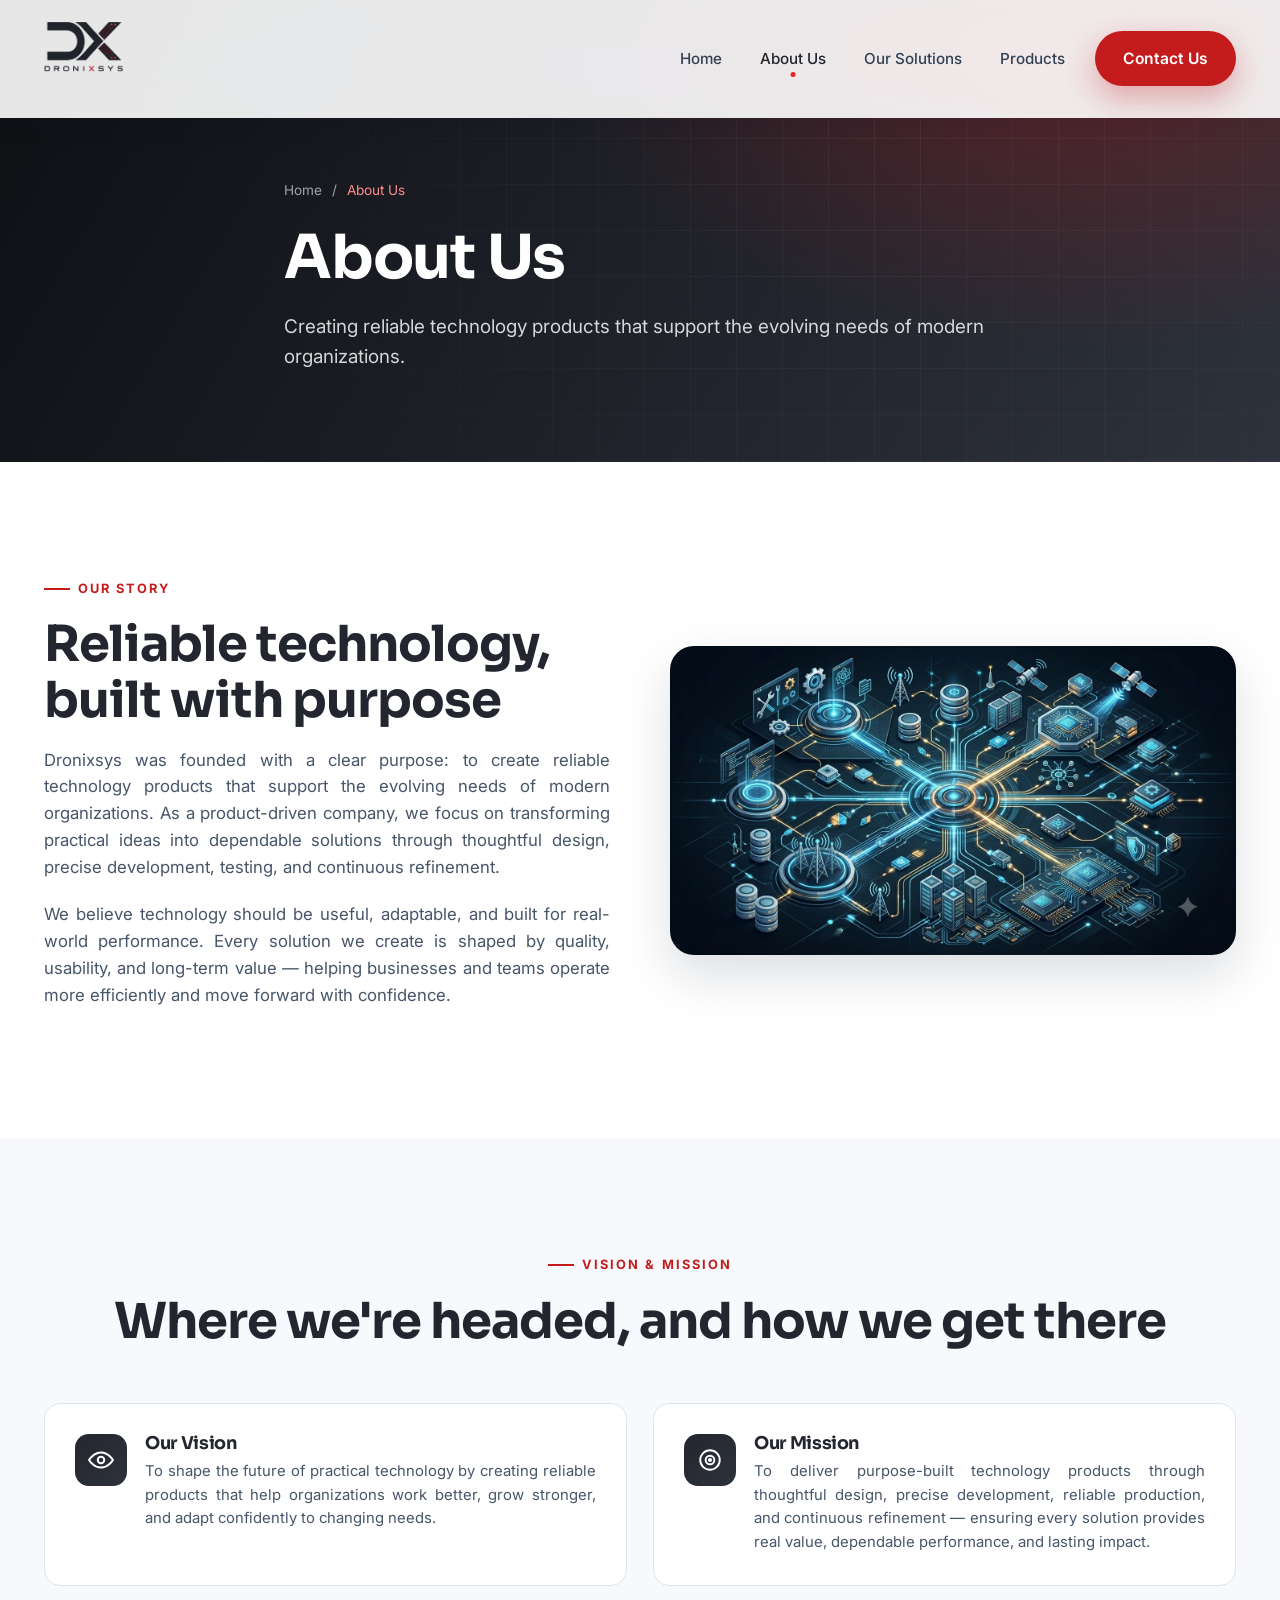
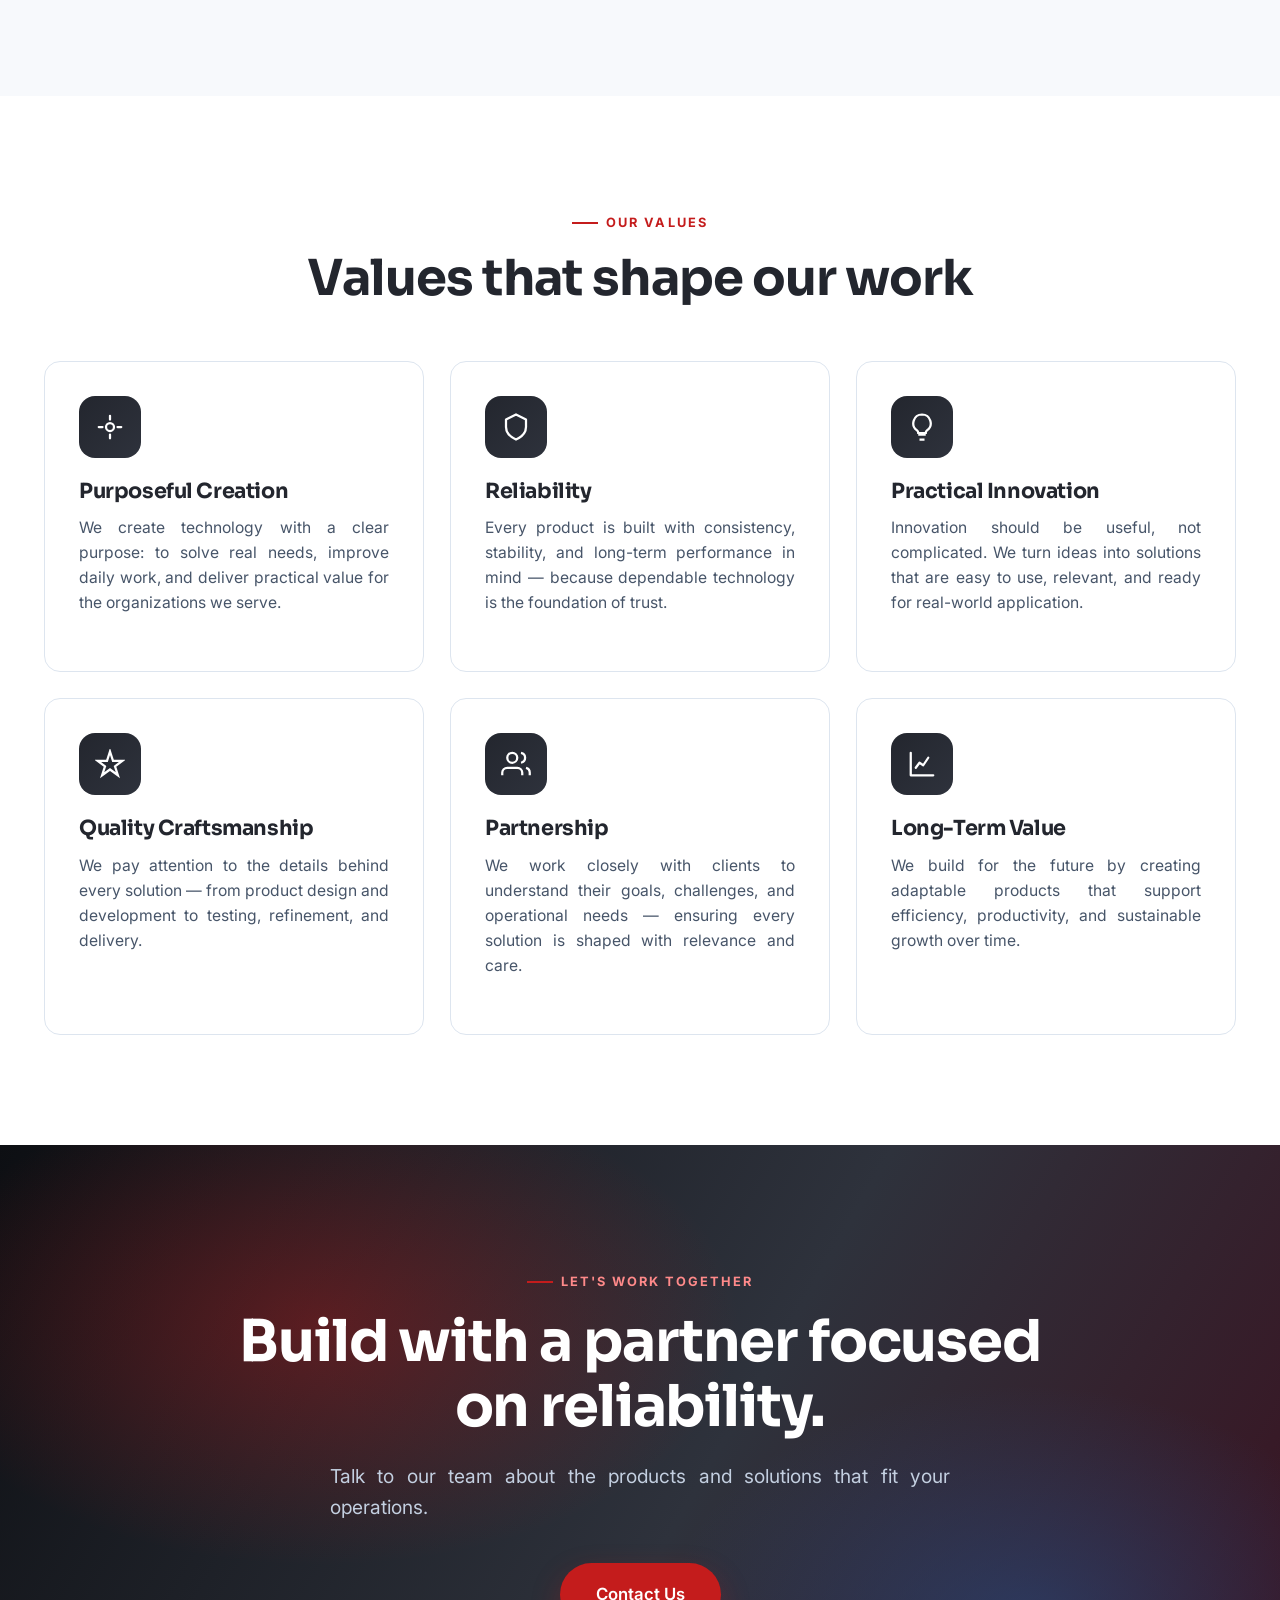
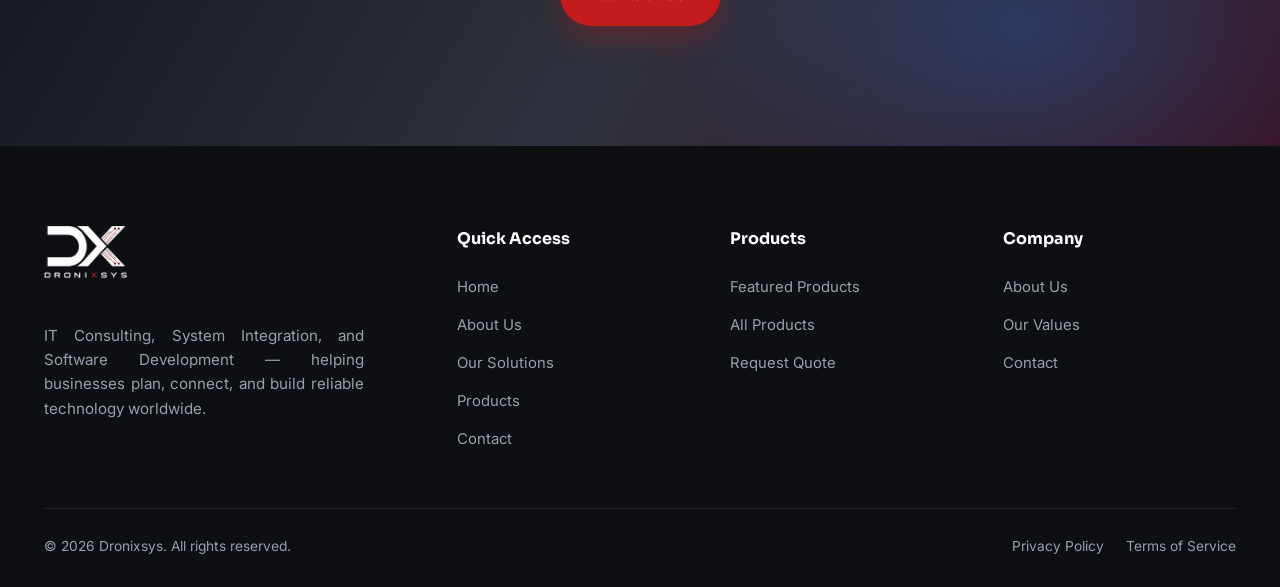
==== about.html @ 89958917 "Initial commit" ====
<!DOCTYPE html>
<html lang="en">
<head>
<meta charset="UTF-8" />
<meta name="viewport" content="width=device-width, initial-scale=1.0" />
<title>About Us | Dronixsys</title>
<meta name="description" content="Our story, vision, mission, and the values that shape our work — creating reliable, purpose-built technology products for modern organizations." />
<link rel="canonical" href="https://dronixsys.com/about.html" />
<meta name="theme-color" content="#181B21" />
<link rel="icon" href="assets/dronixsys-dark.png" />
<link rel="preconnect" href="https://fonts.googleapis.com" />
<link rel="preconnect" href="https://fonts.gstatic.com" crossorigin />
<link href="https://fonts.googleapis.com/css2?family=Inter:wght@400;500;600;700&family=Sora:wght@600;700;800&display=swap" rel="stylesheet" />
<link rel="stylesheet" href="css/style.css" />
</head>
<body>
<div class="scroll-progress"></div>

<header class="nav nav--solid" id="nav">
  <div class="container nav__inner">
    <a href="index.html" class="nav__logo" aria-label="Dronixsys home">
      <span class="logo-mark">
        <img src="assets/dronixsys-light.png" alt="Dronixsys" class="logo--white" />
        <img src="assets/dronixsys-dark.png" alt="Dronixsys" class="logo--dark" />
      </span>
    </a>
    <nav class="nav__menu" id="menu" aria-label="Primary">
      <a href="index.html" class="nav__link">Home</a>
      <a href="about.html" class="nav__link active">About Us</a>
      <a href="solutions.html" class="nav__link">Our Solutions</a>
      <a href="products.html" class="nav__link">Products</a>
      <a href="contact.html" class="btn btn--primary nav__cta">Contact Us</a>
    </nav>
    <button class="nav__toggle" id="toggle" aria-label="Toggle menu" aria-expanded="false"><span></span><span></span><span></span></button>
  </div>
</header>

<section class="page-hero">
  <div class="page-hero__grid"></div>
  <div class="container page-hero__inner">
    <div class="crumbs"><a href="index.html">Home</a> / <span>About Us</span></div>
    <h1>About Us</h1>
    <p>Creating reliable technology products that support the evolving needs of modern organizations.</p>
  </div>
</section>

<!-- Our Story -->
<section class="section">
  <div class="container split">
    <div class="reveal">
      <span class="eyebrow">Our Story</span>
      <h2 class="section-title">Reliable technology, built with purpose</h2>
      <div class="prose">
        <p>Dronixsys was founded with a clear purpose: to create reliable technology products that support the evolving needs of modern organizations. As a product-driven company, we focus on transforming practical ideas into dependable solutions through thoughtful design, precise development, testing, and continuous refinement.</p>
        <p>We believe technology should be useful, adaptable, and built for real-world performance. Every solution we create is shaped by quality, usability, and long-term value — helping businesses and teams operate more efficiently and move forward with confidence.</p>
      </div>
    </div>
    <div class="split__media reveal d1">
      <img src="assets/images/our-story.png" alt="Dronixsys company story" loading="lazy" />
    </div>
  </div>
</section>

<!-- Vision & Mission -->
<section class="section bg-slate">
  <div class="container">
    <div class="center reveal" style="margin-bottom:54px">
      <span class="eyebrow" style="justify-content:center">Vision &amp; Mission</span>
      <h2 class="section-title">Where we're headed, and how we get there</h2>
    </div>
    <div class="grid grid-2">
      <div class="info-card reveal">
        <div class="info-ico"><svg viewBox="0 0 24 24" fill="none" stroke="currentColor" stroke-width="1.8"><path d="M1 12s4-7 11-7 11 7 11 7-4 7-11 7-11-7-11-7z"/><circle cx="12" cy="12" r="3"/></svg></div>
        <div><h4>Our Vision</h4><p>To shape the future of practical technology by creating reliable products that help organizations work better, grow stronger, and adapt confidently to changing needs.</p></div>
      </div>
      <div class="info-card reveal d1">
        <div class="info-ico"><svg viewBox="0 0 24 24" fill="none" stroke="currentColor" stroke-width="1.8"><circle cx="12" cy="12" r="9"/><circle cx="12" cy="12" r="4"/><circle cx="12" cy="12" r="1"/></svg></div>
        <div><h4>Our Mission</h4><p>To deliver purpose-built technology products through thoughtful design, precise development, reliable production, and continuous refinement — ensuring every solution provides real value, dependable performance, and lasting impact.</p></div>
      </div>
    </div>
  </div>
</section>

<!-- Values -->
<section class="section" id="values">
  <div class="container">
    <div class="center reveal" style="margin-bottom:54px">
      <span class="eyebrow" style="justify-content:center">Our Values</span>
      <h2 class="section-title">Values that shape our work</h2>
    </div>
    <div class="grid grid-3">
      <div class="card reveal">
        <div class="card__ico"><svg viewBox="0 0 24 24" fill="none" stroke="currentColor" stroke-width="1.8"><circle cx="12" cy="12" r="3.2"/><path d="M12 3v3M12 18v3M3 12h3M18 12h3" stroke-linecap="round"/></svg></div>
        <h3>Purposeful Creation</h3><p>We create technology with a clear purpose: to solve real needs, improve daily work, and deliver practical value for the organizations we serve.</p>
      </div>
      <div class="card reveal d1">
        <div class="card__ico"><svg viewBox="0 0 24 24" fill="none" stroke="currentColor" stroke-width="1.8"><path d="M12 2l8 4v6c0 5-3.5 8-8 10-4.5-2-8-5-8-10V6l8-4z" stroke-linejoin="round"/></svg></div>
        <h3>Reliability</h3><p>Every product is built with consistency, stability, and long-term performance in mind — because dependable technology is the foundation of trust.</p>
      </div>
      <div class="card reveal d2">
        <div class="card__ico"><svg viewBox="0 0 24 24" fill="none" stroke="currentColor" stroke-width="1.8"><path d="M9 18h6M10 22h4M12 2a7 7 0 0 0-4 12.7c.6.5 1 1.3 1 2.1h6c0-.8.4-1.6 1-2.1A7 7 0 0 0 12 2z"/></svg></div>
        <h3>Practical Innovation</h3><p>Innovation should be useful, not complicated. We turn ideas into solutions that are easy to use, relevant, and ready for real-world application.</p>
      </div>
      <div class="card reveal">
        <div class="card__ico"><svg viewBox="0 0 24 24" fill="none" stroke="currentColor" stroke-width="1.8"><path d="M12 2l2.4 7.4H22l-6 4.5 2.3 7.1-6.3-4.6L5.7 21l2.3-7.1-6-4.5h7.6z"/></svg></div>
        <h3>Quality Craftsmanship</h3><p>We pay attention to the details behind every solution — from product design and development to testing, refinement, and delivery.</p>
      </div>
      <div class="card reveal d1">
        <div class="card__ico"><svg viewBox="0 0 24 24" fill="none" stroke="currentColor" stroke-width="1.8"><path d="M17 21v-2a4 4 0 0 0-4-4H5a4 4 0 0 0-4 4v2M9 11a4 4 0 100-8 4 4 0 000 8zM23 21v-2a4 4 0 0 0-3-3.87M16 3.13A4 4 0 0 1 16 11"/></svg></div>
        <h3>Partnership</h3><p>We work closely with clients to understand their goals, challenges, and operational needs — ensuring every solution is shaped with relevance and care.</p>
      </div>
      <div class="card reveal d2">
        <div class="card__ico"><svg viewBox="0 0 24 24" fill="none" stroke="currentColor" stroke-width="1.8"><path d="M3 3v18h18M7 15l3-4 3 2 4-6" stroke-linecap="round" stroke-linejoin="round"/></svg></div>
        <h3>Long-Term Value</h3><p>We build for the future by creating adaptable products that support efficiency, productivity, and sustainable growth over time.</p>
      </div>
    </div>
  </div>
</section>

<!-- Final CTA -->
<section class="finalcta">
  <div class="container">
    <span class="eyebrow" style="justify-content:center; color:#ff8a8a">Let's work together</span>
    <h2>Build with a partner focused on reliability.</h2>
    <p>Talk to our team about the products and solutions that fit your operations.</p>
    <div class="hero__cta"><a href="contact.html" class="btn btn--primary btn--lg">Contact Us</a></div>
  </div>
</section>

<footer class="footer">
  <div class="container">
    <div class="footer__top">
      <div class="footer__brand">
        <div class="footer__logo"><img src="assets/dronixsys-light.png" alt="Dronixsys" /></div>
        <p>IT Consulting, System Integration, and Software Development — helping businesses plan, connect, and build reliable technology worldwide.</p>
      </div>
      <div class="footer__col"><h5>Quick Access</h5><a href="index.html">Home</a><a href="about.html">About Us</a><a href="solutions.html">Our Solutions</a><a href="products.html">Products</a><a href="contact.html">Contact</a></div>
      <div class="footer__col"><h5>Products</h5><a href="products.html">Featured Products</a><a href="products.html">All Products</a><a href="contact.html">Request Quote</a></div>
      <div class="footer__col"><h5>Company</h5><a href="about.html">About Us</a><a href="about.html#values">Our Values</a><a href="contact.html">Contact</a></div>
    </div>
    <div class="footer__bottom">
      <p>&copy; <span id="year">2026</span> Dronixsys. All rights reserved.</p>
      <div style="display:flex; gap:22px"><a href="#">Privacy Policy</a><a href="#">Terms of Service</a></div>
    </div>
  </div>
</footer>
<script src="js/main.js"></script>
</body>
</html>
---- css/style.css ----
/* ============================================================
   DRONIXSYS — Enterprise Design System
   Palette derived from brand logo: Navy #162E54 · Red #BA1A1A
   ============================================================ */

:root {
  /* Brand — graphite + red + silver (from Dronixsys logo) */
  --navy: #23262E;   /* graphite (primary dark) */
  --navy-800: #181B21;
  --navy-900: #0D0F13;
  --navy-700: #2E323C;
  --navy-600: #3C414D;
  --red: #C41C1C;
  --red-bright: #E62222;
  --red-soft: #f2d6d6;
  --silver: #C9CCD3;

  /* Neutrals */
  --white: #ffffff;
  --ink: #0c1524;
  --slate-50: #f7f9fc;
  --slate-100: #eef2f8;
  --slate-200: #dde5ef;
  --slate-300: #c3cfe0;
  --slate-400: #94a3b8;
  --slate-500: #64748b;
  --slate-600: #475569;
  --slate-700: #334155;

  /* Effects */
  --shadow-sm: 0 1px 2px rgba(9, 21, 40, .06), 0 1px 3px rgba(9, 21, 40, .1);
  --shadow-md: 0 8px 24px rgba(9, 21, 40, .08);
  --shadow-lg: 0 20px 50px rgba(9, 21, 40, .14);
  --shadow-xl: 0 40px 90px rgba(9, 21, 40, .22);
  --radius: 16px;
  --radius-lg: 24px;
  --radius-sm: 10px;

  --container: 1240px;
  --ease: cubic-bezier(.22, 1, .36, 1);
  --font: "Inter", -apple-system, BlinkMacSystemFont, "Segoe UI", Roboto, sans-serif;
  --font-display: "Sora", "Inter", sans-serif;
}

/* ---------- Reset ---------- */
*, *::before, *::after { box-sizing: border-box; margin: 0; padding: 0; }
html { scroll-behavior: smooth; -webkit-text-size-adjust: 100%; }
body {
  font-family: var(--font);
  color: var(--ink);
  background: var(--white);
  line-height: 1.6;
  overflow-x: hidden;
  -webkit-font-smoothing: antialiased;
  text-rendering: optimizeLegibility;
}
img { max-width: 100%; display: block; }
a { color: inherit; text-decoration: none; }
ul { list-style: none; }
button { font-family: inherit; cursor: pointer; border: none; background: none; }
h1, h2, h3, h4 { font-family: var(--font-display); line-height: 1.12; letter-spacing: -.02em; font-weight: 700; }

/* ---------- Layout helpers ---------- */
.container { width: 100%; max-width: var(--container); margin-inline: auto; padding-inline: 24px; }
.section { padding: 110px 0; position: relative; }
.section--tight { padding: 80px 0; }
.bg-slate { background: var(--slate-50); }
.bg-navy { background: var(--navy-800); color: #d3d6dd; }
.center { text-align: center; }

.eyebrow {
  display: inline-flex; align-items: center; gap: 8px;
  font-size: .8rem; font-weight: 700; letter-spacing: .16em; text-transform: uppercase;
  color: var(--red);
}
.eyebrow::before { content: ""; width: 26px; height: 2px; background: var(--red); display: inline-block; }
.bg-navy .eyebrow { color: #ff8a8a; }

.section-title { font-size: clamp(2rem, 4vw, 3.1rem); margin: 18px 0 18px; color: var(--navy); }
.bg-navy .section-title { color: #fff; }
.section-lead { font-size: 1.125rem; color: var(--slate-600); max-width: 620px; }
.center .section-lead { margin-inline: auto; }
.bg-navy .section-lead { color: #a7acb6; }

/* ---------- Buttons ---------- */
.btn {
  display: inline-flex; align-items: center; gap: 10px;
  padding: 15px 28px; border-radius: 999px; font-weight: 600; font-size: .98rem;
  transition: transform .3s var(--ease), box-shadow .3s var(--ease), background .3s var(--ease), color .3s var(--ease);
  will-change: transform;
}
.btn svg { width: 18px; height: 18px; transition: transform .3s var(--ease); }
.btn:hover svg { transform: translateX(4px); }
.btn--primary { background: var(--red); color: #fff; box-shadow: 0 12px 30px rgba(186, 26, 26, .32); }
.btn--primary:hover { background: var(--red-bright); transform: translateY(-3px); box-shadow: 0 18px 40px rgba(186, 26, 26, .42); }
.btn--navy { background: var(--navy); color: #fff; }
.btn--navy:hover { background: var(--navy-700); transform: translateY(-3px); }
.btn--ghost { background: rgba(255, 255, 255, .1); color: #fff; border: 1px solid rgba(255, 255, 255, .5); backdrop-filter: blur(6px); }
.btn--ghost:hover { background: rgba(255, 255, 255, .2); transform: translateY(-3px); }
.btn--outline { border: 1.5px solid var(--slate-300); color: var(--navy); }
.btn--outline:hover { border-color: var(--navy); transform: translateY(-3px); }
.btn--lg { padding: 18px 36px; font-size: 1.05rem; }

.link-more {
  display: inline-flex; align-items: center; gap: 8px; font-weight: 600; color: var(--red);
  font-size: .95rem;
}
.link-more svg { width: 16px; transition: transform .3s var(--ease); }
.link-more:hover svg { transform: translateX(5px); }

/* ============================================================
   NAVBAR
   ============================================================ */
.nav {
  position: fixed; inset: 0 0 auto 0; z-index: 1000;
  transition: background .3s var(--ease), box-shadow .3s var(--ease), padding .3s var(--ease);
  padding: 22px 0;
}
.nav__inner { display: flex; align-items: center; justify-content: space-between; gap: 30px; }
.nav__logo { display: flex; align-items: center; height: 74px; }
.nav__logo .logo-mark { position: relative; height: 100%; aspect-ratio: 720 / 678; }
.nav__logo .logo-mark img { position: absolute; inset: 0; height: 100%; width: 100%; object-fit: contain; transition: opacity .3s var(--ease); }
.nav__logo .logo--white { opacity: 1; }
.nav__logo .logo--dark { opacity: 0; }

.nav__menu { display: flex; align-items: center; gap: 6px; }
.nav__link {
  padding: 10px 16px; border-radius: 999px; font-weight: 500; font-size: .95rem;
  color: rgba(255, 255, 255, .92); transition: color .3s var(--ease), background .3s var(--ease); position: relative;
}
.nav__link:hover { background: rgba(255, 255, 255, .12); }
.nav__link.active { color: #fff; }
.nav__link.active::after {
  content: ""; position: absolute; bottom: 4px; left: 50%; transform: translateX(-50%);
  width: 5px; height: 5px; border-radius: 50%; background: var(--red-bright);
}
.nav__cta { margin-left: 8px; }
.nav__toggle { display: none; flex-direction: column; gap: 5px; padding: 8px; }
.nav__toggle span { width: 24px; height: 2px; background: #fff; border-radius: 2px; transition: .3s var(--ease); }

/* scrolled state */
.nav.scrolled {
  background: rgba(255, 255, 255, .82);
  backdrop-filter: saturate(180%) blur(18px);
  -webkit-backdrop-filter: saturate(180%) blur(18px);
  box-shadow: 0 6px 26px rgba(9, 21, 40, .09);
  padding: 12px 0;
}
.nav.scrolled .logo--white { opacity: 0; }
.nav.scrolled .logo--dark { opacity: 1; }
.nav.scrolled .nav__link { color: var(--slate-700); }
.nav.scrolled .nav__link:hover { background: var(--slate-100); color: var(--navy); }
.nav.scrolled .nav__link.active { color: var(--navy); }
.nav.scrolled .nav__toggle span { background: var(--navy); }

/* solid variant for interior pages */
.nav--solid { background: rgba(255,255,255,.9); backdrop-filter: saturate(180%) blur(18px); box-shadow: 0 6px 26px rgba(9,21,40,.08); position: fixed; }
.nav--solid .logo--white { opacity: 0; }
.nav--solid .logo--dark { opacity: 1; }
.nav--solid .nav__link { color: var(--slate-700); }
.nav--solid .nav__link:hover { background: var(--slate-100); color: var(--navy); }
.nav--solid .nav__link.active { color: var(--navy); }
.nav--solid .nav__toggle span { background: var(--navy); }

/* ============================================================
   HERO
   ============================================================ */
.hero { position: relative; min-height: 100vh; display: flex; align-items: center; overflow: hidden; color: #fff; }
.hero__media { position: absolute; inset: 0; z-index: -2; }
.hero__media video, .hero__media img { width: 100%; height: 100%; object-fit: cover; }
.hero__overlay {
  position: absolute; inset: 0; z-index: -1;
  background:
    linear-gradient(115deg, rgba(9, 21, 40, .92) 0%, rgba(14, 31, 60, .72) 45%, rgba(9, 21, 40, .55) 100%),
    radial-gradient(1200px 600px at 80% 20%, rgba(186, 26, 26, .28), transparent 60%);
}
#particles { position: absolute; inset: 0; z-index: -1; opacity: .5; }
.hero__inner { display: grid; grid-template-columns: 1.15fr .85fr; gap: 60px; align-items: center; padding-top: 90px; }
.hero__badge {
  display: inline-flex; align-items: center; gap: 10px; padding: 8px 16px; border-radius: 999px;
  background: rgba(255, 255, 255, .1); border: 1px solid rgba(255, 255, 255, .22); backdrop-filter: blur(8px);
  font-size: .82rem; font-weight: 600; letter-spacing: .04em; margin-bottom: 26px;
}
.hero__badge .dot { width: 8px; height: 8px; border-radius: 50%; background: #37e08b; box-shadow: 0 0 0 4px rgba(55, 224, 139, .25); }
.hero h1 { font-size: clamp(2.6rem, 5.6vw, 4.6rem); line-height: 1.05; }
.hero h1 .accent { color: transparent; background: linear-gradient(120deg, #ff5b5b, var(--red-bright)); -webkit-background-clip: text; background-clip: text; }
.hero__sub { font-size: 1.2rem; color: rgba(255, 255, 255, .82); max-width: 560px; margin: 26px 0 36px; }
.hero__cta { display: flex; gap: 16px; flex-wrap: wrap; }
.hero__stats { display: flex; gap: 38px; margin-top: 54px; flex-wrap: wrap; }
.hero__stats .num { font-family: var(--font-display); font-size: 2.2rem; font-weight: 700; }
.hero__stats .lbl { font-size: .85rem; color: rgba(255, 255, 255, .7); }

/* floating glass cards */
.hero__glass { position: relative; height: 460px; }
.glass-card {
  position: absolute; background: rgba(255, 255, 255, .09); border: 1px solid rgba(255, 255, 255, .18);
  backdrop-filter: blur(16px); -webkit-backdrop-filter: blur(16px); border-radius: 18px; padding: 22px;
  box-shadow: 0 20px 50px rgba(0, 0, 0, .3); animation: floaty 6s ease-in-out infinite;
}
.glass-card h4 { font-size: 1rem; margin-bottom: 4px; }
.glass-card p { font-size: .82rem; color: rgba(255, 255, 255, .74); }
.glass-card .gc-ico { width: 42px; height: 42px; border-radius: 12px; display: grid; place-items: center; background: rgba(186, 26, 26, .9); margin-bottom: 14px; }
.glass-card .gc-ico svg { width: 22px; height: 22px; stroke: #fff; }
.gc-1 { top: 10px; left: 0; width: 240px; }
.gc-2 { top: 165px; right: 0; width: 250px; animation-delay: 1.2s; }
.gc-3 { bottom: 0; left: 40px; width: 250px; animation-delay: 2.4s; }
@keyframes floaty { 0%, 100% { transform: translateY(0); } 50% { transform: translateY(-16px); } }

.scroll-ind { position: absolute; bottom: 30px; left: 50%; transform: translateX(-50%); z-index: 2; display: flex; flex-direction: column; align-items: center; gap: 8px; color: rgba(255,255,255,.8); font-size: .72rem; letter-spacing: .2em; text-transform: uppercase; }
.scroll-ind .mouse { width: 26px; height: 42px; border: 2px solid rgba(255,255,255,.6); border-radius: 14px; position: relative; }
.scroll-ind .mouse::before { content: ""; position: absolute; top: 8px; left: 50%; transform: translateX(-50%); width: 4px; height: 8px; border-radius: 4px; background: #fff; animation: scrolldot 1.8s infinite; }
@keyframes scrolldot { 0% { opacity: 0; transform: translate(-50%, 0); } 40% { opacity: 1; } 80% { opacity: 0; transform: translate(-50%, 14px); } }

/* ---------- Page hero (interior) ---------- */
.page-hero { position: relative; padding: 180px 0 90px; color: #fff; overflow: hidden; background: var(--navy-800); }
.page-hero::before { content: ""; position: absolute; inset: 0; background: radial-gradient(900px 500px at 85% 10%, rgba(186,26,26,.35), transparent 60%), linear-gradient(120deg, var(--navy-900), var(--navy-700)); }
.page-hero__grid { position: absolute; inset: 0; opacity: .12; background-image: linear-gradient(rgba(255,255,255,.4) 1px, transparent 1px), linear-gradient(90deg, rgba(255,255,255,.4) 1px, transparent 1px); background-size: 46px 46px; -webkit-mask-image: radial-gradient(circle at 70% 30%, #000, transparent 75%); mask-image: radial-gradient(circle at 70% 30%, #000, transparent 75%); }
.page-hero__inner { position: relative; max-width: 760px; }
.page-hero h1 { font-size: clamp(2.4rem, 5vw, 3.8rem); }
.page-hero p { font-size: 1.18rem; color: rgba(255,255,255,.82); margin-top: 20px; }
.crumbs { display: flex; gap: 10px; align-items: center; font-size: .85rem; color: rgba(255,255,255,.6); margin-bottom: 22px; }
.crumbs a:hover { color: #fff; }
.crumbs span { color: #ff8a8a; }

/* ============================================================
   TRUSTED BY / MARQUEE
   ============================================================ */
.trusted { padding: 54px 0; border-bottom: 1px solid var(--slate-100); }
.trusted__label { text-align: center; font-size: .82rem; letter-spacing: .14em; text-transform: uppercase; color: var(--slate-500); font-weight: 600; margin-bottom: 30px; }
.marquee { overflow: hidden; -webkit-mask-image: linear-gradient(90deg, transparent, #000 12%, #000 88%, transparent); mask-image: linear-gradient(90deg, transparent, #000 12%, #000 88%, transparent); }
.marquee__track { display: flex; gap: 66px; width: max-content; animation: marquee 32s linear infinite; align-items: center; }
.marquee__track span { font-family: var(--font-display); font-weight: 700; font-size: 1.5rem; color: var(--slate-400); white-space: nowrap; transition: color .3s; }
.marquee__track span:hover { color: var(--navy); }
@keyframes marquee { to { transform: translateX(-50%); } }

/* ============================================================
   SOLUTIONS CARDS
   ============================================================ */
.grid { display: grid; gap: 26px; }
.grid-3 { grid-template-columns: repeat(3, 1fr); }
.grid-2 { grid-template-columns: repeat(2, 1fr); }
.grid-4 { grid-template-columns: repeat(4, 1fr); }

.head-row { display: flex; justify-content: space-between; align-items: flex-end; gap: 30px; margin-bottom: 54px; flex-wrap: wrap; }
.head-row .section-title, .head-row .eyebrow { margin: 0; }
.head-row .col-left { max-width: 620px; }
.head-row .section-title { margin: 16px 0 0; }

.card {
  background: #fff; border: 1px solid var(--slate-200); border-radius: var(--radius); padding: 34px;
  transition: transform .4s var(--ease), box-shadow .4s var(--ease), border-color .4s var(--ease);
  position: relative; overflow: hidden;
}
.card::after { content: ""; position: absolute; top: 0; left: 0; width: 100%; height: 4px; background: linear-gradient(90deg, var(--red), var(--navy)); transform: scaleX(0); transform-origin: left; transition: transform .4s var(--ease); }
.card:hover { transform: translateY(-10px); box-shadow: var(--shadow-lg); border-color: transparent; }
.card:hover::after { transform: scaleX(1); }
.card__ico { width: 62px; height: 62px; border-radius: 16px; display: grid; place-items: center; background: linear-gradient(135deg, var(--navy), var(--navy-700)); margin-bottom: 22px; transition: transform .4s var(--ease); }
.card:hover .card__ico { transform: scale(1.08) rotate(-4deg); }
.card__ico svg { width: 30px; height: 30px; stroke: #fff; }
.card h3 { font-size: 1.3rem; color: var(--navy); margin-bottom: 12px; }
.card p { color: var(--slate-600); font-size: .98rem; margin-bottom: 22px; }
.card .tags { display: flex; flex-wrap: wrap; gap: 8px; margin-bottom: 22px; }
.card .tags span { font-size: .76rem; font-weight: 600; padding: 5px 11px; border-radius: 999px; background: var(--slate-100); color: var(--slate-600); }

/* ============================================================
   INDUSTRIES
   ============================================================ */
.ind { position: relative; border-radius: var(--radius); overflow: hidden; min-height: 260px; display: flex; align-items: flex-end; padding: 28px; color: #fff; isolation: isolate; }
.ind img { position: absolute; inset: 0; width: 100%; height: 100%; object-fit: cover; z-index: -2; transition: transform .6s var(--ease); }
.ind::before { content: ""; position: absolute; inset: 0; z-index: -1; background: linear-gradient(180deg, rgba(9,21,40,.15), rgba(9,21,40,.9)); transition: background .4s; }
.ind:hover img { transform: scale(1.08); }
.ind:hover::before { background: linear-gradient(180deg, rgba(186,26,26,.3), rgba(9,21,40,.92)); }
.ind__body h3 { font-size: 1.35rem; margin-bottom: 6px; }
.ind__body p { font-size: .9rem; color: rgba(255,255,255,.8); max-height: 0; overflow: hidden; opacity: 0; transition: max-height .4s var(--ease), opacity .4s var(--ease), margin .4s; }
.ind:hover .ind__body p { max-height: 90px; opacity: 1; margin-top: 8px; }
.ind__tag { position: absolute; top: 22px; left: 22px; font-size: .72rem; font-weight: 700; letter-spacing: .1em; text-transform: uppercase; background: rgba(255,255,255,.16); backdrop-filter: blur(6px); padding: 6px 12px; border-radius: 999px; }

/* ============================================================
   FEATURED PROJECTS / CASE STUDIES
   ============================================================ */
.case { display: grid; grid-template-columns: 1fr 1fr; gap: 0; border: 1px solid var(--slate-200); border-radius: var(--radius-lg); overflow: hidden; background: #fff; margin-bottom: 40px; box-shadow: var(--shadow-sm); }
.case:nth-child(even) .case__media { order: 2; }
.case__media { position: relative; min-height: 420px; overflow: hidden; }
.case__media img { width: 100%; height: 100%; object-fit: cover; transition: transform .7s var(--ease); }
.case:hover .case__media img { transform: scale(1.05); }
.case__media .badge { position: absolute; top: 22px; left: 22px; background: var(--red); color: #fff; font-size: .76rem; font-weight: 700; padding: 7px 14px; border-radius: 999px; letter-spacing: .05em; }
.case__body { padding: 48px; display: flex; flex-direction: column; justify-content: center; }
.case__body .ind-label { font-size: .82rem; font-weight: 700; letter-spacing: .12em; text-transform: uppercase; color: var(--red); }
.case__body h3 { font-size: 1.75rem; color: var(--navy); margin: 12px 0 14px; }
.case__body p { color: var(--slate-600); margin-bottom: 22px; }
.case__tech { display: flex; flex-wrap: wrap; gap: 8px; margin-bottom: 28px; }
.case__tech span { font-size: .78rem; font-weight: 600; padding: 6px 12px; border-radius: 8px; background: var(--slate-100); color: var(--navy); }
.kpis { display: flex; gap: 32px; padding-top: 26px; border-top: 1px solid var(--slate-200); }
.kpis .num { font-family: var(--font-display); font-size: 1.9rem; font-weight: 700; color: var(--navy); }
.kpis .num .plus { color: var(--red); }
.kpis .lbl { font-size: .8rem; color: var(--slate-500); }

/* ============================================================
   WHY CHOOSE US
   ============================================================ */
.why { display: grid; grid-template-columns: repeat(2, 1fr); gap: 22px; }
.why__item { display: flex; gap: 18px; padding: 28px; border-radius: var(--radius); background: rgba(255,255,255,.04); border: 1px solid rgba(255,255,255,.08); transition: transform .3s var(--ease), background .3s; }
.why__item:hover { transform: translateY(-6px); background: rgba(255,255,255,.07); }
.why__item .n { font-family: var(--font-display); font-size: 1.1rem; font-weight: 700; color: #ff8a8a; }
.why__ico { flex-shrink: 0; width: 54px; height: 54px; border-radius: 14px; background: rgba(186,26,26,.9); display: grid; place-items: center; }
.why__ico svg { width: 26px; height: 26px; stroke: #fff; }
.why__item h4 { font-size: 1.15rem; color: #fff; margin-bottom: 6px; }
.why__item p { font-size: .92rem; color: #a7acb6; }

/* stat band */
.statband { display: grid; grid-template-columns: repeat(4, 1fr); gap: 24px; text-align: center; }
.statband .num { font-family: var(--font-display); font-size: clamp(2.2rem, 4vw, 3.2rem); font-weight: 700; color: #fff; }
.statband .num .plus, .statband .num .pct { color: #ff8a8a; }
.statband .lbl { color: #a7acb6; font-size: .95rem; margin-top: 4px; }

/* ============================================================
   PARTNERS
   ============================================================ */
.partners { display: grid; grid-template-columns: repeat(4, 1fr); gap: 20px; }
.partner { display: flex; align-items: center; justify-content: center; gap: 12px; padding: 34px 20px; border: 1px solid var(--slate-200); border-radius: var(--radius); background: #fff; transition: transform .3s var(--ease), box-shadow .3s var(--ease); font-family: var(--font-display); font-weight: 700; font-size: 1.3rem; color: var(--navy); }
.partner:hover { transform: translateY(-6px); box-shadow: var(--shadow-md); }
.partner .p-dot { width: 12px; height: 12px; border-radius: 3px; background: var(--red); }

/* ============================================================
   PROCESS TIMELINE
   ============================================================ */
.timeline { position: relative; margin-top: 60px; }
.timeline::before { content: ""; position: absolute; top: 46px; left: 0; right: 0; height: 3px; background: var(--slate-200); }
.timeline__progress { content: ""; position: absolute; top: 46px; left: 0; height: 3px; width: 0; background: linear-gradient(90deg, var(--red), var(--navy)); transition: width 1.2s var(--ease); z-index: 1; }
.timeline__row { display: grid; grid-template-columns: repeat(5, 1fr); gap: 24px; }
.tl-step { text-align: center; position: relative; }
.tl-step .dot { width: 22px; height: 22px; border-radius: 50%; background: #fff; border: 3px solid var(--slate-300); margin: 36px auto 0; position: relative; z-index: 2; transition: border-color .4s, transform .4s, background .4s; }
.tl-step.on .dot { border-color: var(--red); background: var(--red); transform: scale(1.2); }
.tl-step .step-n { font-size: .8rem; font-weight: 700; color: var(--red); letter-spacing: .1em; text-transform: uppercase; margin-bottom: 8px; }
.tl-step h4 { font-size: 1.2rem; color: var(--navy); margin: 22px 0 8px; }
.tl-step p { font-size: .9rem; color: var(--slate-600); padding: 0 8px; }

/* ============================================================
   TESTIMONIALS
   ============================================================ */
.tst { background: #fff; border: 1px solid var(--slate-200); border-radius: var(--radius); padding: 36px; display: flex; flex-direction: column; gap: 20px; transition: transform .4s var(--ease), box-shadow .4s var(--ease); }
.tst:hover { transform: translateY(-8px); box-shadow: var(--shadow-lg); }
.tst .quote { font-size: 2.4rem; line-height: 1; color: var(--red); font-family: Georgia, serif; }
.tst p { color: var(--slate-700); font-size: 1.02rem; flex: 1; }
.tst__who { display: flex; align-items: center; gap: 14px; }
.tst__who .av { width: 48px; height: 48px; border-radius: 50%; background: linear-gradient(135deg, var(--navy), var(--red)); color: #fff; display: grid; place-items: center; font-weight: 700; font-family: var(--font-display); }
.tst__who .nm { font-weight: 700; color: var(--navy); font-size: .98rem; }
.tst__who .rl { font-size: .84rem; color: var(--slate-500); }
.stars { color: #f5b400; font-size: .95rem; letter-spacing: 2px; }

/* ============================================================
   FINAL CTA
   ============================================================ */
.finalcta { position: relative; overflow: hidden; padding: 120px 0; text-align: center; color: #fff; }
.finalcta::before { content: ""; position: absolute; inset: 0; z-index: -1; background: linear-gradient(120deg, var(--navy-900), var(--navy-700) 55%, #3a1220); }
.finalcta::after { content: ""; position: absolute; inset: 0; z-index: -1; background: radial-gradient(700px 400px at 25% 30%, rgba(186,26,26,.4), transparent 60%), radial-gradient(600px 400px at 80% 80%, rgba(39,74,128,.6), transparent 60%); }
.finalcta h2 { font-size: clamp(2.2rem, 4.5vw, 3.6rem); max-width: 840px; margin: 18px auto 22px; }
.finalcta p { font-size: 1.2rem; color: #c3cfe0; max-width: 620px; margin: 0 auto 40px; }
.finalcta .hero__cta { justify-content: center; }

/* ============================================================
   FOOTER
   ============================================================ */
.footer { background: var(--navy-900); color: #98a0ad; padding: 80px 0 30px; }
.footer__top { display: grid; grid-template-columns: 1.6fr repeat(3, 1fr); gap: 40px; padding-bottom: 50px; border-bottom: 1px solid rgba(255,255,255,.08); }
.footer__logo { display: flex; align-items: center; margin-bottom: 20px; }
.footer__logo img { height: 78px; width: auto; }
.footer__brand p { max-width: 320px; font-size: .95rem; }
.footer__social { display: flex; gap: 12px; margin-top: 22px; }
.footer__social a { width: 40px; height: 40px; border-radius: 10px; background: rgba(255,255,255,.06); display: grid; place-items: center; transition: background .3s, transform .3s; }
.footer__social a:hover { background: var(--red); transform: translateY(-3px); }
.footer__social svg { width: 18px; height: 18px; fill: #fff; }
.footer__col h5 { color: #fff; font-family: var(--font-display); font-size: 1rem; margin-bottom: 18px; }
.footer__col a { display: block; padding: 7px 0; font-size: .93rem; transition: color .3s, padding .3s; }
.footer__col a:hover { color: #fff; padding-left: 6px; }
.footer__bottom { display: flex; justify-content: space-between; align-items: center; padding-top: 26px; font-size: .86rem; flex-wrap: wrap; gap: 12px; }
.footer__bottom a:hover { color: #fff; }

/* ============================================================
   FORMS
   ============================================================ */
.form { display: grid; gap: 18px; }
.form .row { display: grid; grid-template-columns: 1fr 1fr; gap: 18px; }
.field label { display: block; font-size: .85rem; font-weight: 600; color: var(--navy); margin-bottom: 8px; }
.field input, .field select, .field textarea {
  width: 100%; padding: 14px 16px; border: 1.5px solid var(--slate-200); border-radius: 12px; font: inherit; font-size: .95rem;
  transition: border-color .3s, box-shadow .3s; background: #fff;
}
.field textarea { resize: vertical; min-height: 130px; }
.field input:focus, .field select:focus, .field textarea:focus { outline: none; border-color: var(--navy); box-shadow: 0 0 0 4px rgba(22,46,84,.1); }
.form__note { font-size: .84rem; color: var(--slate-500); }
.form__ok { display: none; padding: 14px 18px; border-radius: 12px; background: #e6f7ee; color: #1a7a45; font-weight: 600; font-size: .95rem; }

/* value/info list */
.info-card { background: #fff; border: 1px solid var(--slate-200); border-radius: var(--radius); padding: 30px; display: flex; gap: 18px; align-items: flex-start; }
.info-card .info-ico { flex-shrink: 0; width: 52px; height: 52px; border-radius: 14px; background: linear-gradient(135deg, var(--navy), var(--navy-700)); display: grid; place-items: center; }
.info-card .info-ico svg { width: 26px; height: 26px; stroke: #fff; }
.info-card h4 { color: var(--navy); font-size: 1.1rem; margin-bottom: 6px; }
.info-card p { color: var(--slate-600); font-size: .93rem; }

/* prose */
.prose p { color: var(--slate-600); font-size: 1.05rem; margin-bottom: 20px; }
.prose h2 { color: var(--navy); font-size: 1.8rem; margin: 40px 0 16px; }
.prose ul.check { display: grid; gap: 12px; margin: 10px 0 24px; }
.prose ul.check li { display: flex; gap: 12px; align-items: flex-start; color: var(--slate-700); }
.prose ul.check li svg { flex-shrink: 0; width: 22px; height: 22px; stroke: var(--red); margin-top: 2px; }

/* careers */
.job { display: flex; justify-content: space-between; align-items: center; gap: 24px; padding: 28px 32px; border: 1px solid var(--slate-200); border-radius: var(--radius); background: #fff; transition: transform .3s var(--ease), box-shadow .3s var(--ease); margin-bottom: 16px; flex-wrap: wrap; }
.job:hover { transform: translateX(6px); box-shadow: var(--shadow-md); border-color: var(--navy-600); }
.job h4 { color: var(--navy); font-size: 1.2rem; margin-bottom: 6px; }
.job .meta { display: flex; gap: 16px; font-size: .88rem; color: var(--slate-500); flex-wrap: wrap; }
.job .meta span { display: inline-flex; align-items: center; gap: 6px; }

/* reveal animation */
.reveal { opacity: 0; transform: translateY(34px); transition: opacity .8s var(--ease), transform .8s var(--ease); }
.reveal.in { opacity: 1; transform: none; }
.reveal.d1 { transition-delay: .1s; } .reveal.d2 { transition-delay: .2s; }
.reveal.d3 { transition-delay: .3s; } .reveal.d4 { transition-delay: .4s; }

/* progress bar */
.scroll-progress { position: fixed; top: 0; left: 0; height: 3px; width: 0; background: linear-gradient(90deg, var(--red), var(--navy)); z-index: 1100; }

/* ============================================================
   RESPONSIVE
   ============================================================ */
@media (max-width: 1024px) {
  .grid-3, .grid-4, .partners, .statband { grid-template-columns: repeat(2, 1fr); }
  .hero__inner { grid-template-columns: 1fr; }
  .hero__glass { display: none; }
  .footer__top { grid-template-columns: 1fr 1fr; }
}
@media (max-width: 860px) {
  .nav__menu { position: fixed; inset: 0 0 0 auto; width: min(320px, 82vw); background: var(--navy-900); flex-direction: column; align-items: stretch; padding: 100px 24px 40px; gap: 6px; transform: translateX(100%); transition: transform .4s var(--ease); box-shadow: -20px 0 60px rgba(0,0,0,.4); }
  .nav__menu.open { transform: none; }
  .nav__menu .nav__link { color: #fff !important; font-size: 1.05rem; padding: 14px 16px; }
  .nav.scrolled .nav__menu .nav__link { color: #fff; }
  .nav__cta { margin: 12px 0 0; justify-content: center; }
  .nav__toggle { display: flex; z-index: 1001; }
  .nav__toggle.open span:nth-child(1) { transform: translateY(7px) rotate(45deg); background: #fff; }
  .nav__toggle.open span:nth-child(2) { opacity: 0; }
  .nav__toggle.open span:nth-child(3) { transform: translateY(-7px) rotate(-45deg); background: #fff; }
  .case, .why { grid-template-columns: 1fr; }
  .case:nth-child(even) .case__media { order: 0; }
  .case__media { min-height: 280px; }
  .timeline__row { grid-template-columns: 1fr; gap: 40px; }
  .timeline::before, .timeline__progress { display: none; }
  .tl-step .dot { display: none; }
}
@media (max-width: 620px) {
  .section { padding: 72px 0; }
  .grid-3, .grid-4, .grid-2, .partners, .statband, .form .row { grid-template-columns: 1fr; }
  .footer__top { grid-template-columns: 1fr; }
  .case__body { padding: 32px 26px; }
  .kpis { gap: 22px; flex-wrap: wrap; }
  .hero__stats { gap: 24px; }
}

/* accessibility */
@media (prefers-reduced-motion: reduce) {
  *, *::before, *::after { animation-duration: .001ms !important; transition-duration: .001ms !important; }
  html { scroll-behavior: auto; }
}

/* ============================================================
   CAPABILITIES (home) — image cards
   ============================================================ */
.cap { background:#fff; border:1px solid var(--slate-200); border-radius:var(--radius-lg); overflow:hidden; transition:transform .4s var(--ease), box-shadow .4s var(--ease); display:flex; flex-direction:column; }
.cap:hover { transform:translateY(-10px); box-shadow:var(--shadow-lg); }
.cap__media { height:220px; overflow:hidden; position:relative; }
.cap__media img { width:100%; height:100%; object-fit:cover; transition:transform .6s var(--ease); }
.cap:hover .cap__media img { transform:scale(1.07); }
.cap__body { padding:30px; display:flex; flex-direction:column; flex:1; }
.cap__body h3 { font-size:1.3rem; color:var(--navy); margin-bottom:12px; }
.cap__body p { color:var(--slate-600); font-size:.97rem; margin-bottom:20px; flex:1; }

/* split feature block */
.split { display:grid; grid-template-columns:1fr 1fr; gap:60px; align-items:center; }
.split img { border-radius:var(--radius-lg); box-shadow:var(--shadow-lg); width:100%; }
.split--reverse .split__media { order:2; }

/* ============================================================
   OUR SOLUTIONS — large split panels
   ============================================================ */
.sol { display:grid; grid-template-columns:1fr 1fr; gap:0; border:1px solid var(--slate-200); border-radius:var(--radius-lg); overflow:hidden; background:#fff; margin-bottom:40px; box-shadow:var(--shadow-sm); }
.sol:nth-child(even) .sol__media { order:2; }
.sol__media { position:relative; min-height:420px; overflow:hidden; }
.sol__media img { width:100%; height:100%; object-fit:cover; transition:transform .7s var(--ease); }
.sol:hover .sol__media img { transform:scale(1.05); }
.sol__media .sol__tag { position:absolute; top:22px; left:22px; background:var(--red); color:#fff; font-size:.74rem; font-weight:700; letter-spacing:.1em; text-transform:uppercase; padding:8px 14px; border-radius:999px; }
.sol__body { padding:48px; display:flex; flex-direction:column; justify-content:center; }
.sol__body h3 { font-size:1.7rem; color:var(--navy); margin:10px 0 14px; }
.sol__body p { color:var(--slate-600); margin-bottom:16px; }
.sol__body .check { margin-bottom:26px; }

/* ============================================================
   PRODUCTS CATALOG
   ============================================================ */
.prod-toolbar { display:flex; justify-content:space-between; align-items:center; gap:24px; margin-bottom:38px; flex-wrap:wrap; }
.prod-filters { display:flex; gap:10px; flex-wrap:wrap; }
.prod-filters button { padding:10px 18px; border-radius:999px; border:1.5px solid var(--slate-200); font-weight:600; font-size:.9rem; color:var(--slate-600); background:#fff; transition:all .3s var(--ease); }
.prod-filters button:hover { border-color:var(--navy-600); color:var(--navy); }
.prod-filters button.active { background:var(--navy); border-color:var(--navy); color:#fff; }
.prod-search { position:relative; }
.prod-search input { padding:12px 16px 12px 42px; border:1.5px solid var(--slate-200); border-radius:999px; font:inherit; font-size:.92rem; width:260px; max-width:100%; transition:border-color .3s, box-shadow .3s; }
.prod-search input:focus { outline:none; border-color:var(--navy); box-shadow:0 0 0 4px rgba(22,46,84,.1); }
.prod-search svg { position:absolute; left:15px; top:50%; transform:translateY(-50%); width:18px; height:18px; stroke:var(--slate-400); }
.prod-meta { font-size:.9rem; color:var(--slate-500); margin-bottom:26px; }
.prod-meta b { color:var(--navy); }

.prod-card { background:#fff; border:1px solid var(--slate-200); border-radius:var(--radius); overflow:hidden; display:flex; flex-direction:column; transition:transform .4s var(--ease), box-shadow .4s var(--ease), border-color .4s; }
.prod-card:hover { transform:translateY(-10px); box-shadow:var(--shadow-lg); border-color:transparent; }
.prod-card__media { position:relative; display:block; aspect-ratio:4/3; overflow:hidden; background:var(--slate-100); }
.prod-card__media img { width:100%; height:100%; object-fit:cover; transition:transform .6s var(--ease); }
.prod-card:hover .prod-card__media img { transform:scale(1.06); }
.prod-card__cat { position:absolute; top:14px; left:14px; background:rgba(9,21,40,.82); backdrop-filter:blur(6px); color:#fff; font-size:.68rem; font-weight:700; letter-spacing:.06em; text-transform:uppercase; padding:6px 11px; border-radius:999px; }
.prod-card__body { padding:24px; display:flex; flex-direction:column; flex:1; }
.prod-card__body h3 { font-size:1.2rem; color:var(--navy); margin-bottom:6px; }
.prod-collab { display:inline-block; font-size:.76rem; font-weight:600; color:var(--red); margin-bottom:10px; }
.prod-card__body p { color:var(--slate-600); font-size:.92rem; margin-bottom:18px; flex:1; }

.empty-state { text-align:center; padding:60px 20px; color:var(--slate-500); display:none; }

/* ============================================================
   PRODUCT DETAIL
   ============================================================ */
.pd-top { display:grid; grid-template-columns:1fr 1fr; gap:52px; align-items:center; }
.pd-gallery img { width:100%; border-radius:var(--radius-lg); box-shadow:var(--shadow-lg); background:var(--slate-100); }
.pd-info .pd-cat { display:inline-block; font-size:.78rem; font-weight:700; letter-spacing:.1em; text-transform:uppercase; color:var(--red); margin-bottom:12px; }
.pd-info h1 { font-size:clamp(2rem,4vw,2.8rem); color:var(--navy); }
.pd-collab { display:inline-block; margin-top:12px; font-weight:600; color:var(--slate-500); font-size:.95rem; }
.pd-desc { color:var(--slate-600); font-size:1.05rem; margin:20px 0 30px; }
.pd-cta { display:flex; gap:14px; flex-wrap:wrap; }
.pd-grid { display:grid; grid-template-columns:1fr 1fr; gap:52px; margin-top:20px; }
.pd-features { margin-top:20px; }
.spec-table { margin-top:20px; border:1px solid var(--slate-200); border-radius:var(--radius); overflow:hidden; }
.spec-row { display:flex; justify-content:space-between; gap:20px; padding:15px 20px; border-bottom:1px solid var(--slate-100); }
.spec-row:last-child { border-bottom:none; }
.spec-row:nth-child(odd) { background:var(--slate-50); }
.spec-k { color:var(--slate-500); font-weight:600; font-size:.92rem; }
.spec-v { color:var(--navy); font-weight:600; font-size:.92rem; text-align:right; }

@media (max-width:900px){
  .split, .sol, .pd-top, .pd-grid { grid-template-columns:1fr; gap:32px; }
  .split--reverse .split__media, .sol:nth-child(even) .sol__media { order:0; }
  .sol__media { min-height:280px; }
  .sol__body { padding:32px 26px; }
  .prod-toolbar { flex-direction:column; align-items:stretch; }
  .prod-search input { width:100%; }
}

/* ============================================================
   GLOBAL CHECK LIST (fix: constrain icons outside .prose)
   ============================================================ */
.check { display:grid; gap:12px; margin:10px 0 24px; padding:0; list-style:none; }
.check li { display:flex; gap:12px; align-items:flex-start; color:var(--slate-700); font-size:.97rem; }
.check li svg { flex:0 0 22px; width:22px; height:22px; stroke:var(--red); margin-top:2px; }

/* ============================================================
   SOLUTION CARDS (clean grid — matches reference)
   ============================================================ */
.sol-cards { display:grid; grid-template-columns:repeat(2,1fr); gap:28px; }
.sol-card { position:relative; display:block; background:#fff; border:1px solid var(--slate-200); border-radius:var(--radius-lg); padding:40px 40px 64px; overflow:hidden; transition:transform .4s var(--ease), box-shadow .4s var(--ease), border-color .4s var(--ease); }
.sol-card::after { content:""; position:absolute; top:0; left:0; width:100%; height:4px; background:linear-gradient(90deg,var(--red),var(--navy)); transform:scaleX(0); transform-origin:left; transition:transform .4s var(--ease); }
.sol-card:hover { transform:translateY(-8px); box-shadow:var(--shadow-lg); border-color:transparent; }
.sol-card:hover::after { transform:scaleX(1); }
.sol-card__ico { width:58px; height:58px; border-radius:15px; background:var(--slate-100); display:grid; place-items:center; margin-bottom:24px; transition:background .4s var(--ease), transform .4s var(--ease); }
.sol-card__ico svg { width:27px; height:27px; stroke:var(--navy); transition:stroke .4s var(--ease); }
.sol-card:hover .sol-card__ico { background:var(--navy); transform:scale(1.06) rotate(-4deg); }
.sol-card:hover .sol-card__ico svg { stroke:#fff; }
.sol-card__cat { display:block; font-size:.75rem; font-weight:700; letter-spacing:.13em; text-transform:uppercase; color:var(--red); margin-bottom:12px; }
.sol-card h3 { font-size:1.45rem; color:var(--navy); margin-bottom:14px; }
.sol-card p { color:var(--slate-600); font-size:.98rem; line-height:1.7; }
.sol-card__arrow { position:absolute; right:36px; bottom:32px; width:42px; height:42px; border-radius:50%; background:var(--slate-100); display:grid; place-items:center; transition:background .4s var(--ease), transform .4s var(--ease); }
.sol-card__arrow svg { width:20px; height:20px; stroke:var(--red); transition:stroke .4s var(--ease); }
.sol-card:hover .sol-card__arrow { background:var(--red); transform:translateX(4px); }
.sol-card:hover .sol-card__arrow svg { stroke:#fff; }
@media (max-width:760px){ .sol-cards { grid-template-columns:1fr; } }

/* ============================================================
   JUSTIFIED DESCRIPTION TEXT
   ============================================================ */
.prose p,
.section-lead,
.card p,
.cap__body p,
.sol-card p,
.prod-card__body p,
.info-card p,
.pd-desc,
.hero__sub,
.finalcta p,
.footer__brand p,
.tst p { text-align: justify; text-justify: inter-word; -webkit-hyphens: auto; hyphens: auto; }

/* keep centered leads visually centered but justified within their column */
.center .section-lead { text-align: justify; }
@media (max-width: 620px) {
  .prose p, .section-lead, .card p, .cap__body p, .sol-card p,
  .prod-card__body p, .info-card p, .pd-desc, .hero__sub,
  .finalcta p, .tst p { hyphens: none; }
}

/* ============================================================
   GET STARTED FORM (home, on dark section)
   ============================================================ */
.getstarted-form { max-width: 680px; margin: 40px auto 0; background: #fff; border-radius: var(--radius-lg); padding: 38px; box-shadow: var(--shadow-xl); text-align: left; }
.getstarted-form .field label { color: var(--navy); }
@media (max-width: 620px){ .getstarted-form { padding: 26px; } }
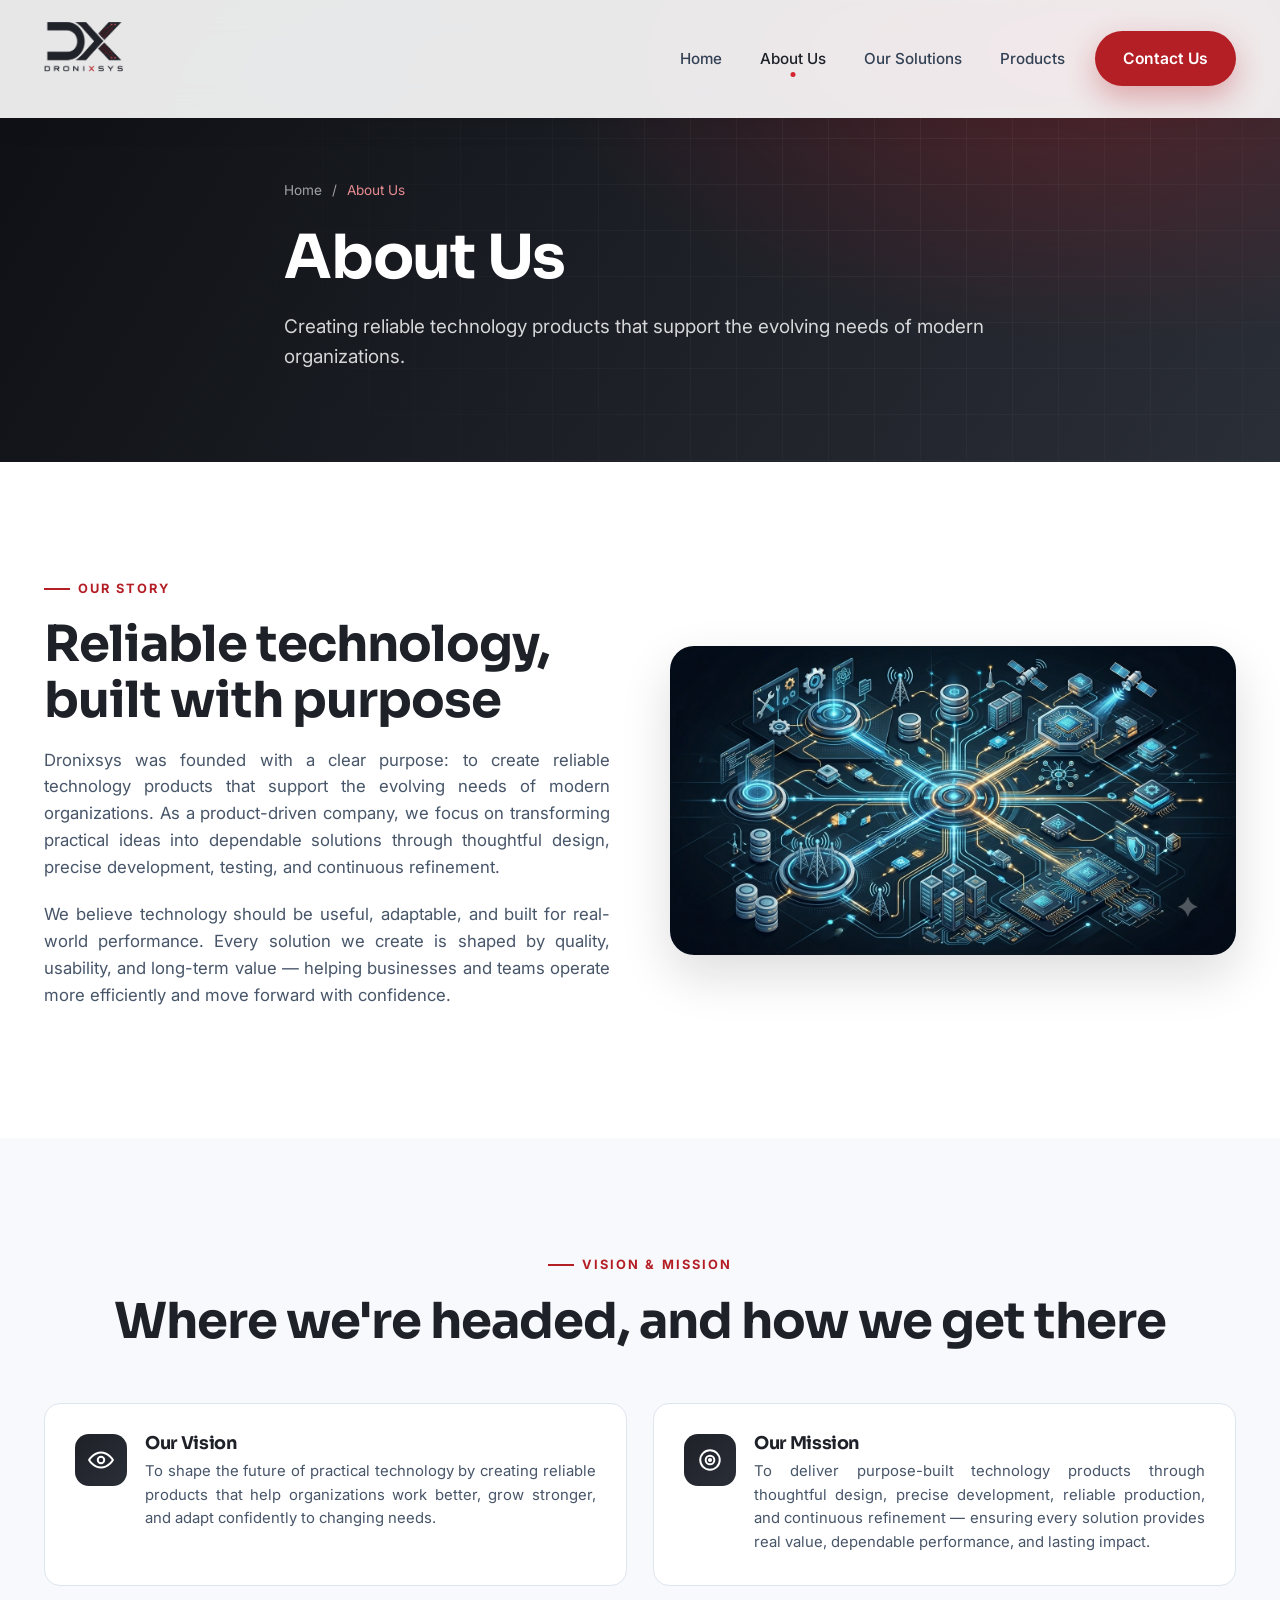
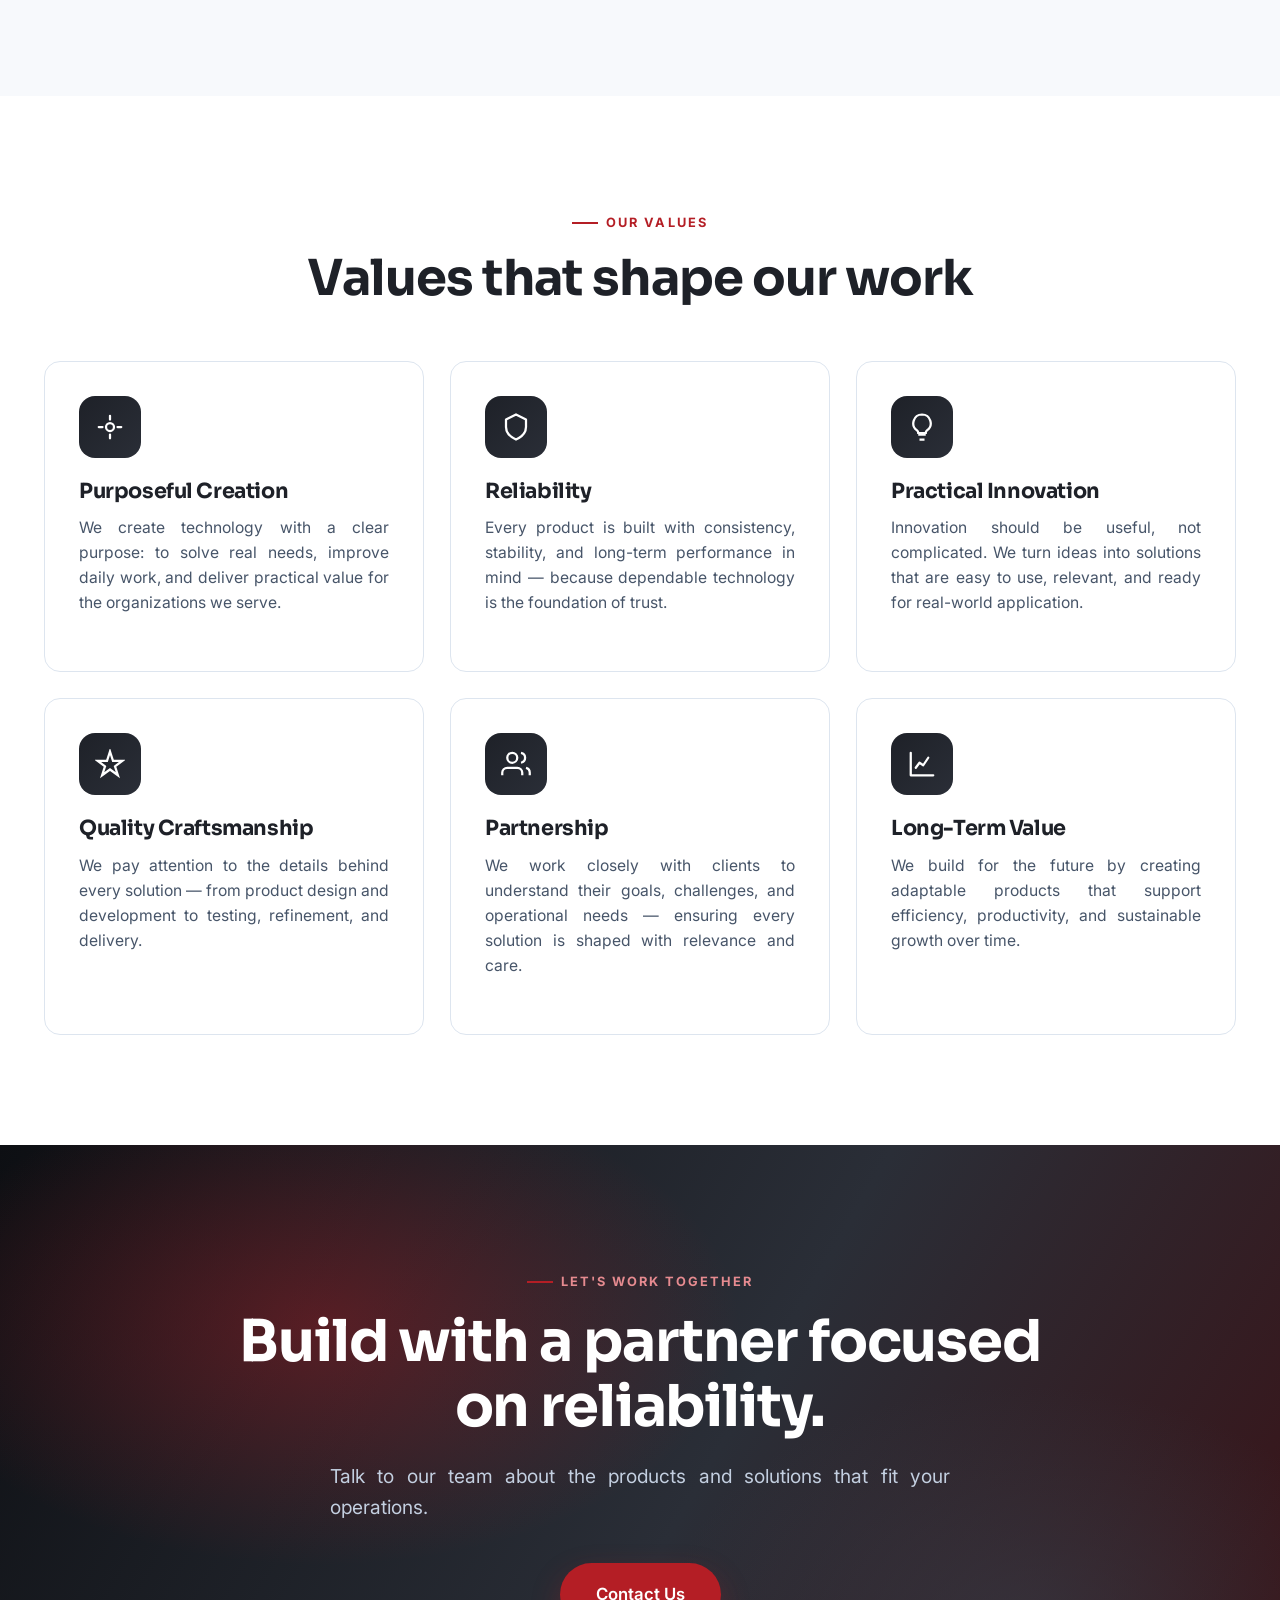
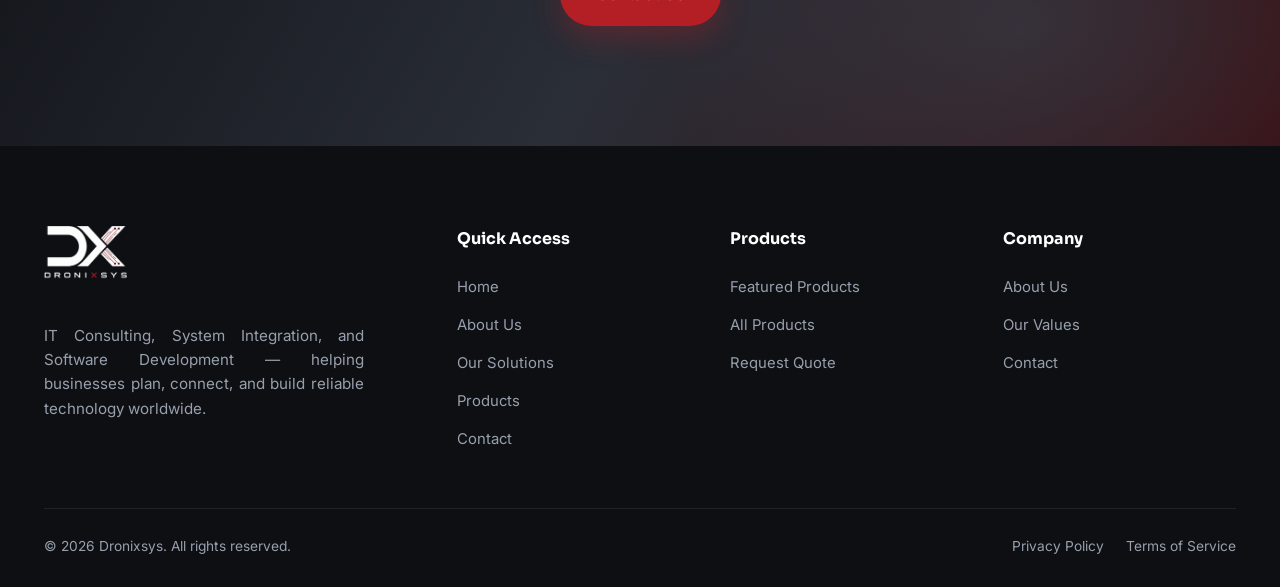
==== commit 04038ce4: "Align theme colors to brand logo palette (graphite, red, silver)" ====
--- a/about.html
+++ b/about.html
@@ -6,7 +6,7 @@
 <title>About Us | Dronixsys</title>
 <meta name="description" content="Our story, vision, mission, and the values that shape our work — creating reliable, purpose-built technology products for modern organizations." />
 <link rel="canonical" href="https://dronixsys.com/about.html" />
-<meta name="theme-color" content="#181B21" />
+<meta name="theme-color" content="#171A20" />
 <link rel="icon" href="assets/dronixsys-dark.png" />
 <link rel="preconnect" href="https://fonts.googleapis.com" />
 <link rel="preconnect" href="https://fonts.gstatic.com" crossorigin />
@@ -120,7 +120,7 @@
 <!-- Final CTA -->
 <section class="finalcta">
   <div class="container">
-    <span class="eyebrow" style="justify-content:center; color:#ff8a8a">Let's work together</span>
+    <span class="eyebrow" style="justify-content:center; color:#E68B90">Let's work together</span>
     <h2>Build with a partner focused on reliability.</h2>
     <p>Talk to our team about the products and solutions that fit your operations.</p>
     <div class="hero__cta"><a href="contact.html" class="btn btn--primary btn--lg">Contact Us</a></div>
--- a/css/style.css
+++ b/css/style.css
@@ -1,23 +1,25 @@
 /* ============================================================
    DRONIXSYS — Enterprise Design System
-   Palette derived from brand logo: Navy #162E54 · Red #BA1A1A
+   Palette sampled from brand logo: Graphite #1E2128 · Red #B41E25 · Silver #C9CCD3
    ============================================================ */
 
 :root {
-  /* Brand — graphite + red + silver (from Dronixsys logo) */
-  --navy: #23262E;   /* graphite (primary dark) */
-  --navy-800: #181B21;
+  /* Brand — graphite + red + silver (sampled from Dronixsys logo) */
+  --navy: #1E2128;   /* graphite (primary dark, logo mark) */
+  --navy-800: #171A20;
   --navy-900: #0D0F13;
-  --navy-700: #2E323C;
-  --navy-600: #3C414D;
-  --red: #C41C1C;
-  --red-bright: #E62222;
-  --red-soft: #f2d6d6;
+  --navy-700: #2A2E37;
+  --navy-600: #383D48;
+  --red: #B41E25;        /* brand red (logo) */
+  --red-bright: #D4262E; /* brighter red for hover/gradients */
+  --red-deep: #7A0000;   /* deep red shade from logo */
+  --red-tint: #E68B90;   /* light red accent for dark backgrounds */
+  --red-soft: #f0d7d8;
   --silver: #C9CCD3;
 
   /* Neutrals */
   --white: #ffffff;
-  --ink: #0c1524;
+  --ink: #15181E;
   --slate-50: #f7f9fc;
   --slate-100: #eef2f8;
   --slate-200: #dde5ef;
@@ -28,10 +30,10 @@
   --slate-700: #334155;
 
   /* Effects */
-  --shadow-sm: 0 1px 2px rgba(9, 21, 40, .06), 0 1px 3px rgba(9, 21, 40, .1);
-  --shadow-md: 0 8px 24px rgba(9, 21, 40, .08);
-  --shadow-lg: 0 20px 50px rgba(9, 21, 40, .14);
-  --shadow-xl: 0 40px 90px rgba(9, 21, 40, .22);
+  --shadow-sm: 0 1px 2px rgba(14, 16, 19, .06), 0 1px 3px rgba(14, 16, 19, .1);
+  --shadow-md: 0 8px 24px rgba(14, 16, 19, .08);
+  --shadow-lg: 0 20px 50px rgba(14, 16, 19, .14);
+  --shadow-xl: 0 40px 90px rgba(14, 16, 19, .22);
   --radius: 16px;
   --radius-lg: 24px;
   --radius-sm: 10px;
@@ -74,7 +76,7 @@
   color: var(--red);
 }
 .eyebrow::before { content: ""; width: 26px; height: 2px; background: var(--red); display: inline-block; }
-.bg-navy .eyebrow { color: #ff8a8a; }
+.bg-navy .eyebrow { color: var(--red-tint); }
 
 .section-title { font-size: clamp(2rem, 4vw, 3.1rem); margin: 18px 0 18px; color: var(--navy); }
 .bg-navy .section-title { color: #fff; }
@@ -91,8 +93,8 @@
 }
 .btn svg { width: 18px; height: 18px; transition: transform .3s var(--ease); }
 .btn:hover svg { transform: translateX(4px); }
-.btn--primary { background: var(--red); color: #fff; box-shadow: 0 12px 30px rgba(186, 26, 26, .32); }
-.btn--primary:hover { background: var(--red-bright); transform: translateY(-3px); box-shadow: 0 18px 40px rgba(186, 26, 26, .42); }
+.btn--primary { background: var(--red); color: #fff; box-shadow: 0 12px 30px rgba(180, 30, 37, .32); }
+.btn--primary:hover { background: var(--red-bright); transform: translateY(-3px); box-shadow: 0 18px 40px rgba(180, 30, 37, .42); }
 .btn--navy { background: var(--navy); color: #fff; }
 .btn--navy:hover { background: var(--navy-700); transform: translateY(-3px); }
 .btn--ghost { background: rgba(255, 255, 255, .1); color: #fff; border: 1px solid rgba(255, 255, 255, .5); backdrop-filter: blur(6px); }
@@ -143,7 +145,7 @@
   background: rgba(255, 255, 255, .82);
   backdrop-filter: saturate(180%) blur(18px);
   -webkit-backdrop-filter: saturate(180%) blur(18px);
-  box-shadow: 0 6px 26px rgba(9, 21, 40, .09);
+  box-shadow: 0 6px 26px rgba(14, 16, 19, .09);
   padding: 12px 0;
 }
 .nav.scrolled .logo--white { opacity: 0; }
@@ -154,7 +156,7 @@
 .nav.scrolled .nav__toggle span { background: var(--navy); }
 
 /* solid variant for interior pages */
-.nav--solid { background: rgba(255,255,255,.9); backdrop-filter: saturate(180%) blur(18px); box-shadow: 0 6px 26px rgba(9,21,40,.08); position: fixed; }
+.nav--solid { background: rgba(255,255,255,.9); backdrop-filter: saturate(180%) blur(18px); box-shadow: 0 6px 26px rgba(14, 16, 19,.08); position: fixed; }
 .nav--solid .logo--white { opacity: 0; }
 .nav--solid .logo--dark { opacity: 1; }
 .nav--solid .nav__link { color: var(--slate-700); }
@@ -171,8 +173,8 @@
 .hero__overlay {
   position: absolute; inset: 0; z-index: -1;
   background:
-    linear-gradient(115deg, rgba(9, 21, 40, .92) 0%, rgba(14, 31, 60, .72) 45%, rgba(9, 21, 40, .55) 100%),
-    radial-gradient(1200px 600px at 80% 20%, rgba(186, 26, 26, .28), transparent 60%);
+    linear-gradient(115deg, rgba(14, 16, 19, .92) 0%, rgba(42, 46, 55, .72) 45%, rgba(14, 16, 19, .55) 100%),
+    radial-gradient(1200px 600px at 80% 20%, rgba(180, 30, 37, .28), transparent 60%);
 }
 #particles { position: absolute; inset: 0; z-index: -1; opacity: .5; }
 .hero__inner { display: grid; grid-template-columns: 1.15fr .85fr; gap: 60px; align-items: center; padding-top: 90px; }
@@ -199,7 +201,7 @@
 }
 .glass-card h4 { font-size: 1rem; margin-bottom: 4px; }
 .glass-card p { font-size: .82rem; color: rgba(255, 255, 255, .74); }
-.glass-card .gc-ico { width: 42px; height: 42px; border-radius: 12px; display: grid; place-items: center; background: rgba(186, 26, 26, .9); margin-bottom: 14px; }
+.glass-card .gc-ico { width: 42px; height: 42px; border-radius: 12px; display: grid; place-items: center; background: rgba(180, 30, 37, .9); margin-bottom: 14px; }
 .glass-card .gc-ico svg { width: 22px; height: 22px; stroke: #fff; }
 .gc-1 { top: 10px; left: 0; width: 240px; }
 .gc-2 { top: 165px; right: 0; width: 250px; animation-delay: 1.2s; }
@@ -213,14 +215,14 @@
 
 /* ---------- Page hero (interior) ---------- */
 .page-hero { position: relative; padding: 180px 0 90px; color: #fff; overflow: hidden; background: var(--navy-800); }
-.page-hero::before { content: ""; position: absolute; inset: 0; background: radial-gradient(900px 500px at 85% 10%, rgba(186,26,26,.35), transparent 60%), linear-gradient(120deg, var(--navy-900), var(--navy-700)); }
+.page-hero::before { content: ""; position: absolute; inset: 0; background: radial-gradient(900px 500px at 85% 10%, rgba(180, 30, 37,.35), transparent 60%), linear-gradient(120deg, var(--navy-900), var(--navy-700)); }
 .page-hero__grid { position: absolute; inset: 0; opacity: .12; background-image: linear-gradient(rgba(255,255,255,.4) 1px, transparent 1px), linear-gradient(90deg, rgba(255,255,255,.4) 1px, transparent 1px); background-size: 46px 46px; -webkit-mask-image: radial-gradient(circle at 70% 30%, #000, transparent 75%); mask-image: radial-gradient(circle at 70% 30%, #000, transparent 75%); }
 .page-hero__inner { position: relative; max-width: 760px; }
 .page-hero h1 { font-size: clamp(2.4rem, 5vw, 3.8rem); }
 .page-hero p { font-size: 1.18rem; color: rgba(255,255,255,.82); margin-top: 20px; }
 .crumbs { display: flex; gap: 10px; align-items: center; font-size: .85rem; color: rgba(255,255,255,.6); margin-bottom: 22px; }
 .crumbs a:hover { color: #fff; }
-.crumbs span { color: #ff8a8a; }
+.crumbs span { color: var(--red-tint); }
 
 /* ============================================================
    TRUSTED BY / MARQUEE
@@ -267,9 +269,9 @@
    ============================================================ */
 .ind { position: relative; border-radius: var(--radius); overflow: hidden; min-height: 260px; display: flex; align-items: flex-end; padding: 28px; color: #fff; isolation: isolate; }
 .ind img { position: absolute; inset: 0; width: 100%; height: 100%; object-fit: cover; z-index: -2; transition: transform .6s var(--ease); }
-.ind::before { content: ""; position: absolute; inset: 0; z-index: -1; background: linear-gradient(180deg, rgba(9,21,40,.15), rgba(9,21,40,.9)); transition: background .4s; }
+.ind::before { content: ""; position: absolute; inset: 0; z-index: -1; background: linear-gradient(180deg, rgba(14, 16, 19,.15), rgba(14, 16, 19,.9)); transition: background .4s; }
 .ind:hover img { transform: scale(1.08); }
-.ind:hover::before { background: linear-gradient(180deg, rgba(186,26,26,.3), rgba(9,21,40,.92)); }
+.ind:hover::before { background: linear-gradient(180deg, rgba(180, 30, 37,.3), rgba(14, 16, 19,.92)); }
 .ind__body h3 { font-size: 1.35rem; margin-bottom: 6px; }
 .ind__body p { font-size: .9rem; color: rgba(255,255,255,.8); max-height: 0; overflow: hidden; opacity: 0; transition: max-height .4s var(--ease), opacity .4s var(--ease), margin .4s; }
 .ind:hover .ind__body p { max-height: 90px; opacity: 1; margin-top: 8px; }
@@ -301,8 +303,8 @@
 .why { display: grid; grid-template-columns: repeat(2, 1fr); gap: 22px; }
 .why__item { display: flex; gap: 18px; padding: 28px; border-radius: var(--radius); background: rgba(255,255,255,.04); border: 1px solid rgba(255,255,255,.08); transition: transform .3s var(--ease), background .3s; }
 .why__item:hover { transform: translateY(-6px); background: rgba(255,255,255,.07); }
-.why__item .n { font-family: var(--font-display); font-size: 1.1rem; font-weight: 700; color: #ff8a8a; }
-.why__ico { flex-shrink: 0; width: 54px; height: 54px; border-radius: 14px; background: rgba(186,26,26,.9); display: grid; place-items: center; }
+.why__item .n { font-family: var(--font-display); font-size: 1.1rem; font-weight: 700; color: var(--red-tint); }
+.why__ico { flex-shrink: 0; width: 54px; height: 54px; border-radius: 14px; background: rgba(180, 30, 37,.9); display: grid; place-items: center; }
 .why__ico svg { width: 26px; height: 26px; stroke: #fff; }
 .why__item h4 { font-size: 1.15rem; color: #fff; margin-bottom: 6px; }
 .why__item p { font-size: .92rem; color: #a7acb6; }
@@ -310,7 +312,7 @@
 /* stat band */
 .statband { display: grid; grid-template-columns: repeat(4, 1fr); gap: 24px; text-align: center; }
 .statband .num { font-family: var(--font-display); font-size: clamp(2.2rem, 4vw, 3.2rem); font-weight: 700; color: #fff; }
-.statband .num .plus, .statband .num .pct { color: #ff8a8a; }
+.statband .num .plus, .statband .num .pct { color: var(--red-tint); }
 .statband .lbl { color: #a7acb6; font-size: .95rem; margin-top: 4px; }
 
 /* ============================================================
@@ -352,8 +354,8 @@
    FINAL CTA
    ============================================================ */
 .finalcta { position: relative; overflow: hidden; padding: 120px 0; text-align: center; color: #fff; }
-.finalcta::before { content: ""; position: absolute; inset: 0; z-index: -1; background: linear-gradient(120deg, var(--navy-900), var(--navy-700) 55%, #3a1220); }
-.finalcta::after { content: ""; position: absolute; inset: 0; z-index: -1; background: radial-gradient(700px 400px at 25% 30%, rgba(186,26,26,.4), transparent 60%), radial-gradient(600px 400px at 80% 80%, rgba(39,74,128,.6), transparent 60%); }
+.finalcta::before { content: ""; position: absolute; inset: 0; z-index: -1; background: linear-gradient(120deg, var(--navy-900), var(--navy-700) 55%, #3a1216); }
+.finalcta::after { content: ""; position: absolute; inset: 0; z-index: -1; background: radial-gradient(700px 400px at 25% 30%, rgba(180, 30, 37,.4), transparent 60%), radial-gradient(600px 400px at 80% 80%, rgba(56, 61, 72,.6), transparent 60%); }
 .finalcta h2 { font-size: clamp(2.2rem, 4.5vw, 3.6rem); max-width: 840px; margin: 18px auto 22px; }
 .finalcta p { font-size: 1.2rem; color: #c3cfe0; max-width: 620px; margin: 0 auto 40px; }
 .finalcta .hero__cta { justify-content: center; }
@@ -431,6 +433,9 @@
   .footer__top { grid-template-columns: 1fr 1fr; }
 }
 @media (max-width: 860px) {
+  .hero { align-items: flex-start; }
+  .hero__inner { padding-top: 110px; }
+  .hero__sub { margin: 18px 0 26px; }
   .nav__menu { position: fixed; inset: 0 0 0 auto; width: min(320px, 82vw); background: var(--navy-900); flex-direction: column; align-items: stretch; padding: 100px 24px 40px; gap: 6px; transform: translateX(100%); transition: transform .4s var(--ease); box-shadow: -20px 0 60px rgba(0,0,0,.4); }
   .nav__menu.open { transform: none; }
   .nav__menu .nav__link { color: #fff !important; font-size: 1.05rem; padding: 14px 16px; }
@@ -513,7 +518,7 @@
 .prod-card__media { position:relative; display:block; aspect-ratio:4/3; overflow:hidden; background:var(--slate-100); }
 .prod-card__media img { width:100%; height:100%; object-fit:cover; transition:transform .6s var(--ease); }
 .prod-card:hover .prod-card__media img { transform:scale(1.06); }
-.prod-card__cat { position:absolute; top:14px; left:14px; background:rgba(9,21,40,.82); backdrop-filter:blur(6px); color:#fff; font-size:.68rem; font-weight:700; letter-spacing:.06em; text-transform:uppercase; padding:6px 11px; border-radius:999px; }
+.prod-card__cat { position:absolute; top:14px; left:14px; background:rgba(14, 16, 19,.82); backdrop-filter:blur(6px); color:#fff; font-size:.68rem; font-weight:700; letter-spacing:.06em; text-transform:uppercase; padding:6px 11px; border-radius:999px; }
 .prod-card__body { padding:24px; display:flex; flex-direction:column; flex:1; }
 .prod-card__body h3 { font-size:1.2rem; color:var(--navy); margin-bottom:6px; }
 .prod-collab { display:inline-block; font-size:.76rem; font-weight:600; color:var(--red); margin-bottom:10px; }
@@ -595,6 +600,9 @@
 
 /* keep centered leads visually centered but justified within their column */
 .center .section-lead { text-align: justify; }
+
+/* product cards read cleaner left-aligned without word-breaking hyphens */
+.prod-card__body p { text-align: left; -webkit-hyphens: none; hyphens: none; }
 @media (max-width: 620px) {
   .prose p, .section-lead, .card p, .cap__body p, .sol-card p,
   .prod-card__body p, .info-card p, .pd-desc, .hero__sub,
